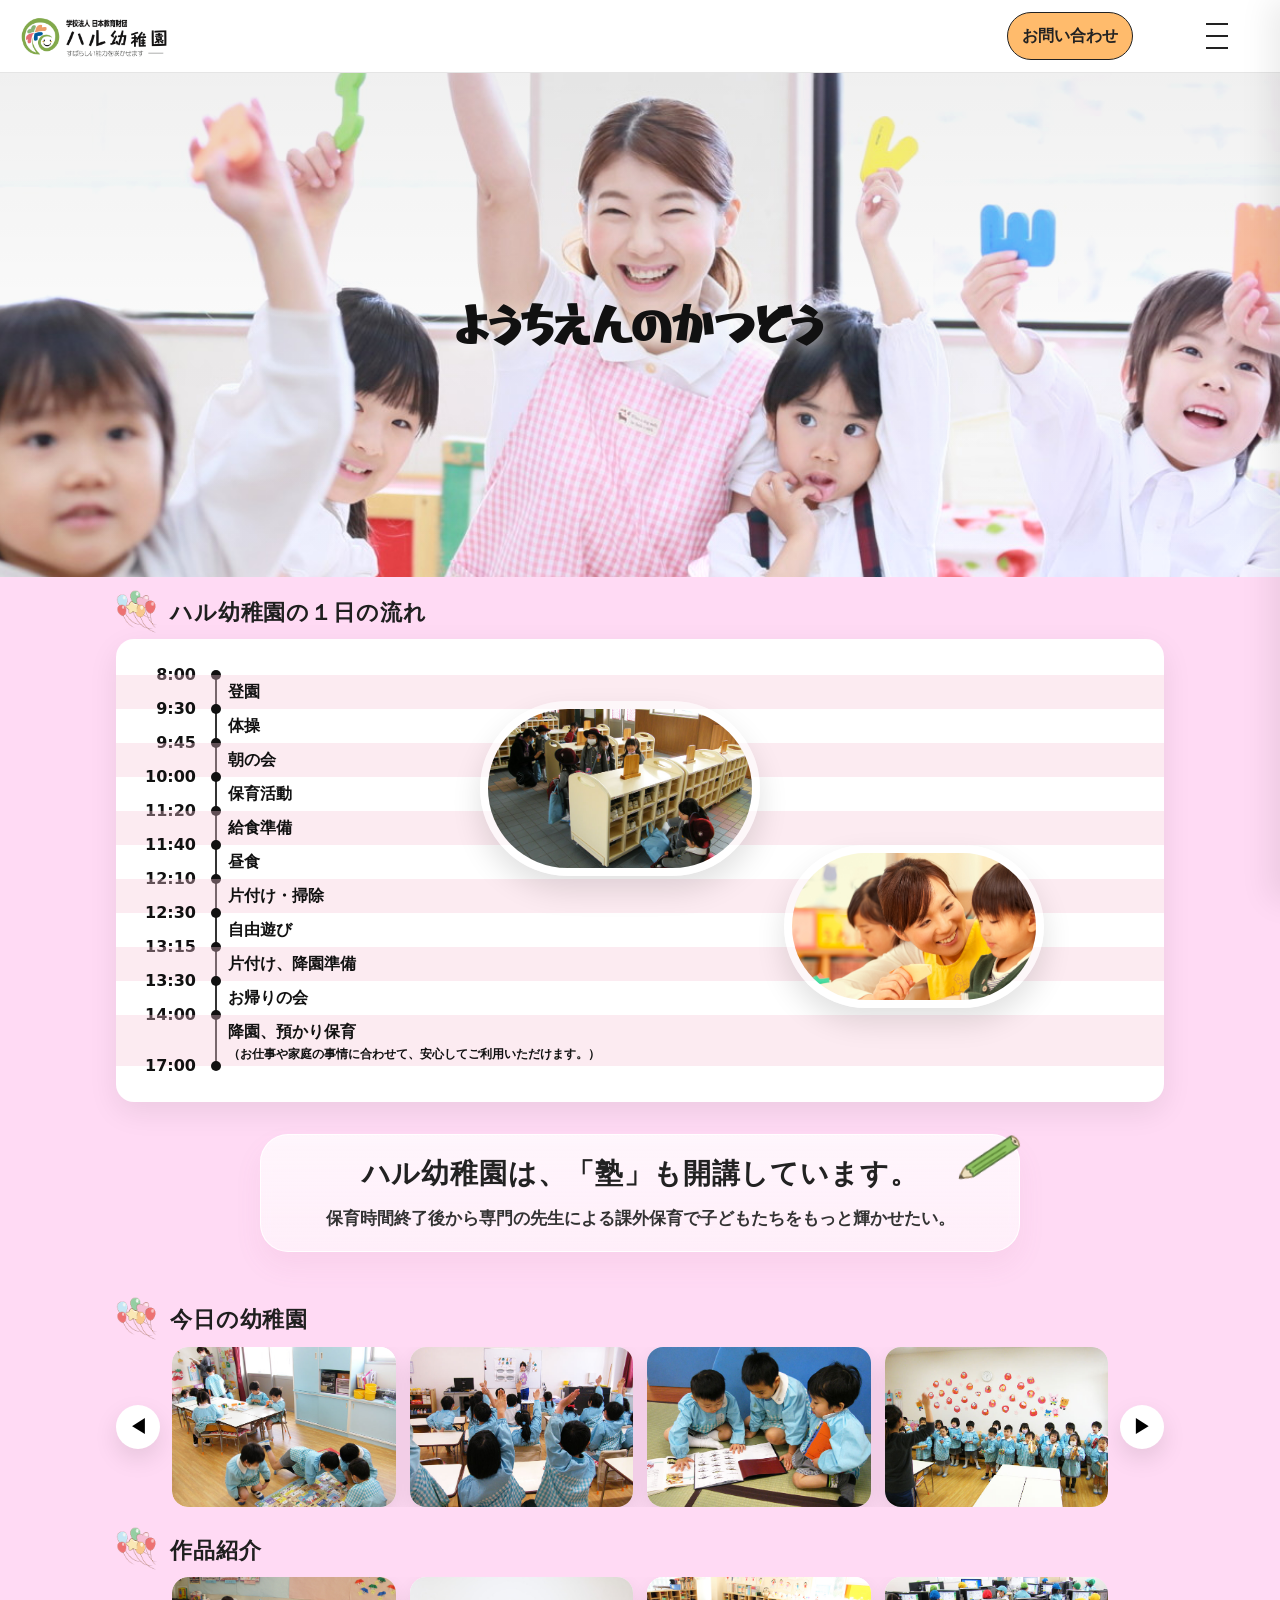
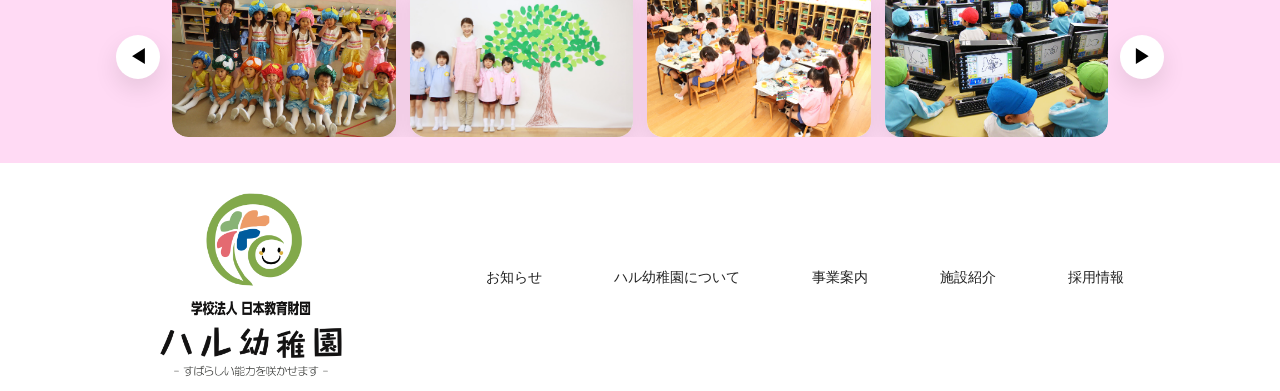
==== activity.html @ 44f98737 "Add activity page and kindergarten logos" ====
<!doctype html>
<html lang="ja">
  <head>
    <meta charset="utf-8" />
    <meta name="viewport" content="width=device-width, initial-scale=1" />
    <title>ようちえんのかつどう | ハル幼稚園</title>
    <style>
      @font-face {
        font-family: "Otomanopee One";
        src: url("fonts/ttf/OtomanopeeOne-Regular.ttf") format("truetype");
        font-weight: 400;
        font-style: normal;
        font-display: swap;
      }

      :root {
        --pink: #ffdaf4;
        --pink2: #fde7ef;
        --text: #222;
        --muted: #666;
        --line: #111;
        --card: #fff;
        --shadow: 0 10px 30px rgba(0, 0, 0, 0.08);
        --radius: 18px;
        --max: 1080px;
      }
      * {
        box-sizing: border-box;
      }
      body {
        margin: 0;
        font-family:
          system-ui,
          -apple-system,
          "Hiragino Kaku Gothic ProN",
          "Noto Sans JP",
          "Yu Gothic",
          Meiryo,
          sans-serif;
        color: var(--text);
        background: #ffdaf4;
        line-height: 1.6;
      }
      a {
        color: inherit;
        text-decoration: none;
      }
      img {
        max-width: 100%;
        display: block;
      }

      /* ===== Template Header ===== */
      .site-header {
        position: sticky;
        top: 0;
        z-index: 1000;
        background: #fff;
        border-bottom: 1px solid #e5e5e5;
      }
      .header-inner {
        display: flex;
        align-items: center;
        justify-content: space-between;
        padding: 12px 16px;
      }
      .header-logo img {
        height: 48px;
        width: auto;
        display: block;
      }
      .header-actions {
        display: flex;
        align-items: center;
        gap: 12px;
      }
      .contact-button {
        padding: 10px 14px;
        border-radius: 999px;
        border: 1px solid #222;
        color: #222;
        font-weight: 600;
        background: #ffbb6c;
        margin-right: 50px;
      }
      .hamburger-button {
        display: inline-flex;
        flex-direction: column;
        align-items: center;
        justify-content: center;
        width: 44px;
        height: 44px;
        background: transparent;
        border: none;
        cursor: pointer;
        margin-right: 25px;
      }
      .hamburger-line {
        display: block;
        width: 22px;
        height: 2px;
        background: #222;
        margin: 5px auto;
        transition:
          transform 0.25s ease,
          opacity 0.25s ease;
      }
      .global-menu {
        position: fixed;
        top: 0;
        right: 0;
        width: 320px;
        max-width: 86vw;
        height: 100vh;
        background: #fff;
        border-left: 1px solid #e5e5e5;
        box-shadow: -10px 0 30px rgba(0, 0, 0, 0.08);
        padding: 72px 20px 20px;
        transform: translateX(100%);
        transition: transform 0.25s ease;
        z-index: 1100;
      }
      .global-menu-list {
        list-style: none;
        padding: 0;
        margin: 0;
        display: grid;
        gap: 10px;
      }
      .global-menu-list a {
        padding: 12px 10px;
        display: block;
        font-weight: 700;
        border-radius: 10px;
      }
      .global-menu-list a:hover {
        background: #f5f5f5;
      }
      .menu-overlay {
        position: fixed;
        inset: 0;
        background: rgba(0, 0, 0, 0.35);
        opacity: 0;
        pointer-events: none;
        transition: opacity 0.25s ease;
        z-index: 1050;
      }
      .menu-open .global-menu {
        transform: translateX(0);
      }
      .menu-open .menu-overlay {
        opacity: 1;
        pointer-events: auto;
      }
      .menu-open .hamburger-line:nth-child(1) {
        transform: translateY(6px) rotate(45deg);
      }
      .menu-open .hamburger-line:nth-child(2) {
        opacity: 0;
      }
      .menu-open .hamburger-line:nth-child(3) {
        transform: translateY(-6px) rotate(-45deg);
      }

      .brand {
        display: flex;
        align-items: center;
        gap: 10px;
        min-width: 220px;
      }
      .brand-logo {
        width: 44px;
        height: 44px;
        border-radius: 999px;
        background: linear-gradient(135deg, #7bdcb5, #8fd3ff, #ffb3c7);
        display: grid;
        place-items: center;
        font-weight: 800;
        color: #fff;
        letter-spacing: 0.02em;
        box-shadow: 0 8px 20px rgba(0, 0, 0, 0.08);
      }
      .brand-text {
        display: flex;
        flex-direction: column;
        gap: 2px;
      }
      .brand-text small {
        color: var(--muted);
        font-weight: 600;
      }
      .brand-text strong {
        font-size: 18px;
        letter-spacing: 0.03em;
      }

      /* ===== Hero ===== */
      .hero {
        position: relative;
        height: min(56vh, 520px);
        min-height: 340px;
        overflow: hidden;
        background: #eee;
      }
      .hero img {
        width: 100%;
        height: 100%;
        object-fit: cover;
        filter: saturate(1.02) contrast(1.02);
        transform: scale(1.02);
      }
      .hero::after {
        content: "";
        position: absolute;
        inset: 0;
        background: linear-gradient(
          to bottom,
          rgba(0, 0, 0, 0.06),
          rgba(0, 0, 0, 0.02),
          rgba(0, 0, 0, 0)
        );
        pointer-events: none;
      }
      .hero-title {
        position: absolute;
        left: 50%;
        top: 50%;
        transform: translate(-50%, -50%);
        font-family: "Otomanopee One", sans-serif;
        font-weight: 900;
        font-size: clamp(26px, 4vw, 44px);
        color: #111;
        text-shadow: 0 4px 18px rgba(255, 255, 255, 0.9);
        letter-spacing: 0.04em;
      }

      /* ===== Layout blocks ===== */
      .wrap {
        max-width: var(--max);
        margin: 0 auto;
        padding: 0 16px;
      }
      .pink-band {
        background: var(--pink);
        padding: 18px 0 24px;
      }
      .section-title,
      .subhead {
        position: relative;
        display: inline-block;
        margin: 0 0 5px;
        padding: 4px 0 8px 54px;
        font-weight: 900;
        font-size: clamp(18px, 1.7vw, 24px);
        letter-spacing: 0.04em;
        line-height: 1.25;
        color: #1f1f1f;
        background: transparent;
      }
      .section-title::before,
      .subhead::before {
        content: "";
        position: absolute;
        left: 0;
        top: 50%;
        width: 42px;
        height: 42px;
        background: url("images/huusen.png") center / contain no-repeat;
        transform: translateY(-58%);
      }
      .section-title::after,
      .subhead::after {
        content: none;
      }

      /* ===== Timeline card ===== */
      .timeline-card {
        background: #fff;
        border-radius: var(--radius);
        box-shadow: var(--shadow);
        padding: 0;
        overflow: hidden;
      }
      .timeline-grid {
        position: relative;
      }
      @media (max-width: 860px) {
        .timeline-grid {
          position: static;
        }
      }

      .timeline {
        background: transparent;
        border-radius: 0;
        padding: 2px 0;
        position: relative;
        overflow: hidden;
      }
      .timeline ul {
        list-style: none;
        margin: 0;
        padding: 0 0 34px;
        position: relative;
      }
      .timeline ul::before {
        content: "";
        position: absolute;
        left: 99px;
        top: 36px;
        bottom: 34px;
        width: 2px;
        background: var(--line);
        border-radius: 999px;
        opacity: 0.85;
      }
      .timeline li {
        display: grid;
        grid-template-columns: 84px 1fr;
        gap: 18px;
        padding: 4px 20px 4px 10px;
        min-height: 34px;
        border-radius: 0;
        align-items: center;
        font-weight: 700;
      }
      .timeline li:nth-child(even) {
        background: rgba(247, 199, 214, 0.35);
      }
      .timeline .time {
        color: #111;
        font-variant-numeric: tabular-nums;
        text-align: right;
        padding-right: 14px;
        align-self: end;
        transform: translateY(74%);
        line-height: 1;
      }
      .timeline .label {
        color: #111;
        align-self: center;
      }
      .timeline .note {
        display: block;
        margin-top: 1px;
        font-size: 12px;
        font-weight: 600;
        line-height: 1.35;
      }
      .timeline li::before {
        content: "";
        position: absolute;
        left: 95px;
        width: 10px;
        height: 10px;
        background: #111;
        border-radius: 50%;
        transform: translateY(0);
        margin-top: 0;
      }
      /* li::before を各行に合わせる */
      .timeline li {
        position: relative;
      }
      .timeline li::before {
        top: 100%;
        transform: translateY(-50%);
      }
      .timeline-side {
        position: absolute;
        right: 120px;
        bottom: 94px;
        z-index: 2;
        pointer-events: none;
      }
      .timeline-side-top {
        top: 62px;
        bottom: auto;
        left: 50%;
        right: auto;
        transform: translateX(calc(-50% - 20px));
      }
      .timeline-side-top .oval-photo {
        width: min(280px, 36vw);
      }
      .oval-photo {
        width: min(260px, 33vw);
        aspect-ratio: 16 / 10;
        border-radius: 999px;
        overflow: hidden;
        box-shadow: 0 14px 30px rgba(0, 0, 0, 0.12);
        border: 8px solid rgba(255, 255, 255, 0.6);
      }
      .oval-photo img {
        width: 100%;
        height: 100%;
        object-fit: cover;
      }
      @media (max-width: 860px) {
        .timeline-side {
          position: static;
          display: flex;
          justify-content: center;
          margin: 10px 0 8px;
          pointer-events: auto;
        }
        .oval-photo {
          width: min(320px, 92%);
        }
      }

      /* ===== After school text ===== */
      .after-text {
        position: relative;
        text-align: center;
        padding: 20px 28px 18px;
        max-width: 760px;
        margin: 32px auto 0;
        background: linear-gradient(
          180deg,
          rgba(255, 255, 255, 0.75) 0%,
          rgba(255, 251, 253, 0.62) 100%
        );
        border: 1px solid rgba(255, 255, 255, 0.92);
        border-radius: 28px;
        box-shadow: 0 14px 28px rgba(183, 99, 137, 0.08);
        backdrop-filter: blur(6px);
      }
      .after-text::before {
        content: none;
      }
      .after-text::after {
        content: "";
        position: absolute;
        top: -14px;
        right: -8px;
        width: 74px;
        height: 74px;
        background: url("images/pen_image.png") center / contain no-repeat;
        transform: rotate(10deg);
        opacity: 0.92;
        pointer-events: none;
      }
      .after-text h3 {
        margin: 0;
        font-weight: 900;
        letter-spacing: 0.03em;
        font-size: clamp(20px, 2.2vw, 28px);
        line-height: 1.35;
      }
      .after-text p {
        margin: 10px auto 0;
        color: #333;
        font-weight: 600;
        max-width: 640px;
        font-size: clamp(14px, 1.4vw, 17px);
        line-height: 1.8;
      }
      @media (max-width: 640px) {
        .after-text {
          padding: 16px 16px 14px;
          border-radius: 22px;
        }
        .after-text::before {
          content: none;
        }
        .after-text::after {
          width: 52px;
          height: 52px;
          top: -8px;
          right: -4px;
        }
        .after-text p {
          line-height: 1.65;
        }
      }

      /* ===== Galleries ===== */
      .section {
        padding: 26px 0;
      }
      .subhead {
        margin-bottom: 5px;
      }
      @media (max-width: 640px) {
        .section-title,
        .subhead {
          padding: 2px 0 7px 46px;
          margin-bottom: 16px;
        }
        .section-title::before,
        .subhead::before {
          width: 36px;
          height: 36px;
        }
        .section-title::after,
        .subhead::after {
          left: 1px;
          bottom: 0;
          height: 3px;
        }
      }
      .grid-4 {
        display: grid;
        grid-template-columns: repeat(4, 1fr);
        gap: 14px;
      }
      @media (max-width: 960px) {
        .grid-4 {
          grid-template-columns: repeat(2, 1fr);
        }
      }
      @media (max-width: 520px) {
        .grid-4 {
          grid-template-columns: 1fr;
        }
      }

      .thumb {
        border-radius: 16px;
        overflow: hidden;
        box-shadow: 0 10px 24px rgba(0, 0, 0, 0.1);
        background: #fff;
      }
      .thumb img {
        width: 100%;
        height: 160px;
        object-fit: cover;
      }
      @media (max-width: 520px) {
        .thumb img {
          height: 190px;
        }
      }

      .news-carousel {
        overflow: hidden;
        border-radius: 16px;
        flex: 0 0 calc(100% - 112px);
        width: calc(100% - 112px);
      }
      .news-track {
        display: flex;
        transition: transform 0.45s ease;
        will-change: transform;
      }
      .news-item {
        flex: 0 0 calc(25% - 10.5px);
        margin-right: 14px;
      }
      .news-item:last-child {
        margin-right: 0;
      }
      @media (max-width: 960px) {
        .news-item {
          flex-basis: calc(50% - 7px);
        }
      }
      @media (max-width: 520px) {
        .news-item {
          flex-basis: 100%;
        }
      }

      /* ===== Simple carousel ===== */
      .carousel {
        position: relative;
        display: flex;
        align-items: center;
        gap: 12px;
      }
      .car-btn {
        border: 0;
        width: 44px;
        height: 44px;
        border-radius: 999px;
        background: #fff;
        box-shadow: 0 10px 24px rgba(0, 0, 0, 0.1);
        cursor: pointer;
        font-size: 18px;
        font-weight: 900;
        display: grid;
        place-items: center;
        user-select: none;
      }
      .car-viewport {
        overflow: hidden;
        flex: 0 0 calc(100% - 112px);
        width: calc(100% - 112px);
        border-radius: 16px;
      }
      .car-track {
        display: flex;
        transition: transform 0.25s ease;
        will-change: transform;
      }
      .car-item {
        flex: 0 0 calc(25% - 10.5px);
        margin-right: 14px;
      }
      .car-item:last-child {
        margin-right: 0;
      }
      @media (max-width: 960px) {
        .car-item {
          flex-basis: calc(50% - 7px);
        }
      }
      @media (max-width: 520px) {
        .car-item {
          flex-basis: 100%;
        }
      }

      /* ===== Template Footer ===== */
      .site-footer {
        width: 100%;
        background: #fff;
      }
      .footer-inner {
        max-width: 1100px;
        margin: 0 auto;
        padding: 14px 16px;
        display: flex;
        align-items: center;
        justify-content: space-between;
        gap: 16px;
      }
      .footer-brand {
        display: inline-flex;
        align-items: center;
        text-decoration: none;
      }
      .footer-logo {
        height: 200px;
        width: auto;
        display: block;
      }
      .footer-nav {
        display: flex;
        align-items: center;
        gap: 22px;
        flex-wrap: wrap;
      }
      .footer-link {
        color: #222;
        font-size: 14px;
        line-height: 1;
        white-space: nowrap;
        text-decoration: none;
        margin-right: 50px;
      }
      .footer-link:hover {
        text-decoration: underline;
      }
      @media (max-width: 640px) {
        .footer-inner {
          flex-direction: column;
          align-items: flex-start;
        }
        .footer-logo {
          height: 38px;
        }
        .footer-nav {
          gap: 12px;
        }
      }

      /* utility */
      .sr-only {
        position: absolute;
        width: 1px;
        height: 1px;
        padding: 0;
        margin: -1px;
        overflow: hidden;
        clip: rect(0, 0, 0, 0);
        white-space: nowrap;
        border: 0;
      }
    </style>
  </head>
  <body>
    <header class="site-header">
      <div class="header-inner">
        <a class="header-logo" href="html/news.html">
          <img src="images/ハル幼稚園_logo1.png" alt="幼稚園ロゴ" />
        </a>

        <div class="header-actions">
          <a class="contact-button" href="html/contact.html">お問い合わせ</a>
          <button
            class="hamburger-button"
            type="button"
            aria-label="メニューを開く"
            aria-controls="global-menu"
            aria-expanded="false"
          >
            <span class="hamburger-line"></span>
            <span class="hamburger-line"></span>
            <span class="hamburger-line"></span>
          </button>
        </div>
      </div>

      <nav id="global-menu" class="global-menu" aria-label="グローバルメニュー">
        <ul class="global-menu-list">
          <li><a href="html/news.html">園について</a></li>
          <li><a href="html/news.html">園の特色</a></li>
          <li><a href="html/news.html">活動紹介</a></li>
          <li><a href="html/contact.html">お問い合わせ</a></li>
        </ul>
      </nav>

      <div class="menu-overlay" aria-hidden="true"></div>
    </header>

    <!-- Hero -->
    <section class="hero" aria-label="メインビジュアル">
      <img src="images/22.jpg" alt="園での活動の様子" />
      <div class="hero-title">ようちえんのかつどう</div>
    </section>

    <!-- Pink band: 幼稚園の1日の流れ -->
    <section class="pink-band" id="about">
      <div class="wrap">
        <h2 class="section-title">ハル幼稚園の１日の流れ</h2>

        <div class="timeline-card">
          <div class="timeline-grid">
            <div class="timeline" aria-label="1日の流れ">
              <ul>
                <li>
                  <div class="time">8:00</div>
                  <div class="label"></div>
                </li>
                <li>
                  <div class="time">9:30</div>
                  <div class="label">登園</div>
                </li>
                <li>
                  <div class="time">9:45</div>
                  <div class="label">体操</div>
                </li>
                <li>
                  <div class="time">10:00</div>
                  <div class="label">朝の会</div>
                </li>
                <li>
                  <div class="time">11:20</div>
                  <div class="label">保育活動</div>
                </li>
                <li>
                  <div class="time">11:40</div>
                  <div class="label">給食準備</div>
                </li>
                <li>
                  <div class="time">12:10</div>
                  <div class="label">昼食</div>
                </li>
                <li>
                  <div class="time">12:30</div>
                  <div class="label">片付け・掃除</div>
                </li>
                <li>
                  <div class="time">13:15</div>
                  <div class="label">自由遊び</div>
                </li>
                <li>
                  <div class="time">13:30</div>
                  <div class="label">片付け、降園準備</div>
                </li>
                <li>
                  <div class="time">14:00</div>
                  <div class="label">お帰りの会</div>
                </li>
                <li>
                  <div class="time">17:00</div>
                  <div class="label">
                    降園、預かり保育
                    <span class="note"
                      >（お仕事や家庭の事情に合わせて、安心してご利用いただけます。）</span
                    >
                  </div>
                </li>
              </ul>
            </div>

            <div class="timeline-side timeline-side-top" aria-label="写真">
              <div class="oval-photo">
                <img src="images/02.jpg" alt="朝の会の様子" />
              </div>
            </div>

            <div class="timeline-side" aria-label="写真">
              <div class="oval-photo">
                <img src="images/20.jpg" alt="先生と子どもたちの様子" />
              </div>
            </div>
          </div>
        </div>
        <div class="after-text">
          <h3>ハル幼稚園は、「塾」も開講しています。</h3>
          <p>
            保育時間終了後から専門の先生による課外保育で子どもたちをもっと輝かせたい。
          </p>
        </div>
      </div>
    </section>

    <!-- 今日の幼稚園 -->
    <section class="section" id="news">
      <div class="wrap">
        <h2 class="subhead">今日の幼稚園</h2>

        <div class="carousel" aria-label="今日の幼稚園スライダー">
          <button
            class="car-btn"
            type="button"
            id="newsPrevBtn"
            aria-label="今日の幼稚園を前へ"
          >
            ◀
          </button>

          <div class="news-carousel">
            <div class="news-track" id="newsTrack">
              <div class="news-item thumb">
                <img src="images/03.jpg" alt="今日の幼稚園1" />
              </div>
              <div class="news-item thumb">
                <img src="images/05.jpg" alt="今日の幼稚園2" />
              </div>
              <div class="news-item thumb">
                <img src="images/07.jpg" alt="今日の幼稚園3" />
              </div>
              <div class="news-item thumb">
                <img src="images/09.jpg" alt="今日の幼稚園4" />
              </div>
              <div class="news-item thumb">
                <img src="images/11.jpg" alt="今日の幼稚園5" />
              </div>
            </div>
          </div>

          <button
            class="car-btn"
            type="button"
            id="newsNextBtn"
            aria-label="今日の幼稚園を次へ"
          >
            ▶
          </button>
        </div>
      </div>
    </section>

    <!-- 作品紹介（カルーセル） -->
    <section class="section" id="facility" style="padding-top: 0">
      <div class="wrap">
        <h2 class="subhead">作品紹介</h2>

        <div class="carousel" aria-label="作品紹介スライダー">
          <button class="car-btn" type="button" id="prevBtn" aria-label="前へ">
            ◀
          </button>

          <div class="car-viewport">
            <div class="car-track" id="carTrack">
              <div class="car-item thumb">
                <img src="images/19.jpg" alt="作品1" />
              </div>
              <div class="car-item thumb">
                <img src="images/21.jpg" alt="作品2" />
              </div>
              <div class="car-item thumb">
                <img src="images/18.jpg" alt="作品3" />
              </div>
              <div class="car-item thumb">
                <img src="images/06.jpg" alt="作品4" />
              </div>
              <div class="car-item thumb">
                <img src="images/04.jpg" alt="作品5" />
              </div>
            </div>
          </div>

          <button class="car-btn" type="button" id="nextBtn" aria-label="次へ">
            ▶
          </button>
        </div>
      </div>
    </section>

    <footer class="site-footer">
      <div class="footer-inner">
        <a class="footer-brand" href="html/news.html" aria-label="トップへ">
          <img
            class="footer-logo"
            src="images/ハル幼稚園_logo2.png"
            alt="ハル幼稚園 ロゴ"
          />
        </a>

        <nav class="footer-nav" aria-label="フッターナビゲーション">
          <a class="footer-link" href="html/news.html">お知らせ</a>
          <a class="footer-link" href="html/news.html">ハル幼稚園について</a>
          <a class="footer-link" href="html/news.html">事業案内</a>
          <a class="footer-link" href="html/contact.html">施設紹介</a>
          <a class="footer-link" href="html/contact.html">採用情報</a>
        </nav>
      </div>
    </footer>

    <script>
      function openMenu() {
        document.body.classList.add("menu-open");
        document.body.style.overflow = "hidden";

        const button = document.querySelector(".hamburger-button");
        if (button) {
          button.setAttribute("aria-expanded", "true");
          button.setAttribute("aria-label", "メニューを閉じる");
        }
      }
      function closeMenu() {
        document.body.classList.remove("menu-open");
        document.body.style.overflow = "";

        const button = document.querySelector(".hamburger-button");
        if (button) {
          button.setAttribute("aria-expanded", "false");
          button.setAttribute("aria-label", "メニューを開く");
        }
      }
      function toggleMenu() {
        const isOpen = document.body.classList.contains("menu-open");
        if (isOpen) closeMenu();
        else openMenu();
      }
      const menuBtn = document.querySelector(".hamburger-button");
      const menuOverlay = document.querySelector(".menu-overlay");
      const menuPanel = document.getElementById("global-menu");
      if (menuBtn) menuBtn.addEventListener("click", toggleMenu);
      if (menuOverlay) menuOverlay.addEventListener("click", closeMenu);
      if (menuPanel) {
        menuPanel.addEventListener("click", (e) => {
          if (e.target && e.target.tagName === "A") closeMenu();
        });
      }
      window.addEventListener("keydown", (e) => {
        if (e.key === "Escape") closeMenu();
      });

      // ===== Carousel =====
      const newsTrack = document.getElementById("newsTrack");
      const newsPrevBtn = document.getElementById("newsPrevBtn");
      const newsNextBtn = document.getElementById("newsNextBtn");
      const track = document.getElementById("carTrack");
      const prevBtn = document.getElementById("prevBtn");
      const nextBtn = document.getElementById("nextBtn");

      const sliderState = {
        newsAnimating: false,
        worksAnimating: false,
      };

      function getSlideWidth(sliderTrack) {
        const item = sliderTrack.children[0];
        if (!item) return 0;
        const gap = 14;
        return item.getBoundingClientRect().width + gap;
      }

      function advanceLoop(sliderTrack, flagName) {
        if (!sliderTrack || sliderState[flagName]) return;
        const distance = getSlideWidth(sliderTrack);
        if (!distance) return;

        sliderState[flagName] = true;
        sliderTrack.style.transition = "transform 0.45s ease";
        sliderTrack.style.transform = `translateX(${-distance}px)`;

        const onEnd = () => {
          sliderTrack.appendChild(sliderTrack.children[0]);
          sliderTrack.style.transition = "none";
          sliderTrack.style.transform = "translateX(0)";
          sliderTrack.offsetHeight;
          sliderTrack.style.transition = "transform 0.45s ease";
          sliderState[flagName] = false;
          sliderTrack.removeEventListener("transitionend", onEnd);
        };

        sliderTrack.addEventListener("transitionend", onEnd);
      }

      function rewindLoop(sliderTrack, flagName) {
        if (!sliderTrack || sliderState[flagName]) return;
        const distance = getSlideWidth(sliderTrack);
        if (!distance) return;

        sliderState[flagName] = true;
        sliderTrack.style.transition = "none";
        sliderTrack.insertBefore(
          sliderTrack.children[sliderTrack.children.length - 1],
          sliderTrack.children[0],
        );
        sliderTrack.style.transform = `translateX(${-distance}px)`;
        sliderTrack.offsetHeight;
        sliderTrack.style.transition = "transform 0.45s ease";
        sliderTrack.style.transform = "translateX(0)";

        const onEnd = () => {
          sliderState[flagName] = false;
          sliderTrack.removeEventListener("transitionend", onEnd);
        };

        sliderTrack.addEventListener("transitionend", onEnd);
      }

      if (newsPrevBtn) {
        newsPrevBtn.addEventListener("click", () => {
          rewindLoop(newsTrack, "newsAnimating");
        });
      }
      if (newsNextBtn) {
        newsNextBtn.addEventListener("click", () => {
          advanceLoop(newsTrack, "newsAnimating");
        });
      }
      prevBtn.addEventListener("click", () => {
        rewindLoop(track, "worksAnimating");
      });
      nextBtn.addEventListener("click", () => {
        advanceLoop(track, "worksAnimating");
      });
      window.addEventListener("resize", () => {
        newsTrack.style.transition = "none";
        newsTrack.style.transform = "translateX(0)";
        track.style.transition = "none";
        track.style.transform = "translateX(0)";
      });

      setInterval(() => {
        advanceLoop(newsTrack, "newsAnimating");
      }, 2800);

      setInterval(() => {
        advanceLoop(track, "worksAnimating");
      }, 3000);

      // 初期化
      newsTrack.style.transform = "translateX(0)";
      track.style.transform = "translateX(0)";
    </script>
  </body>
</html>
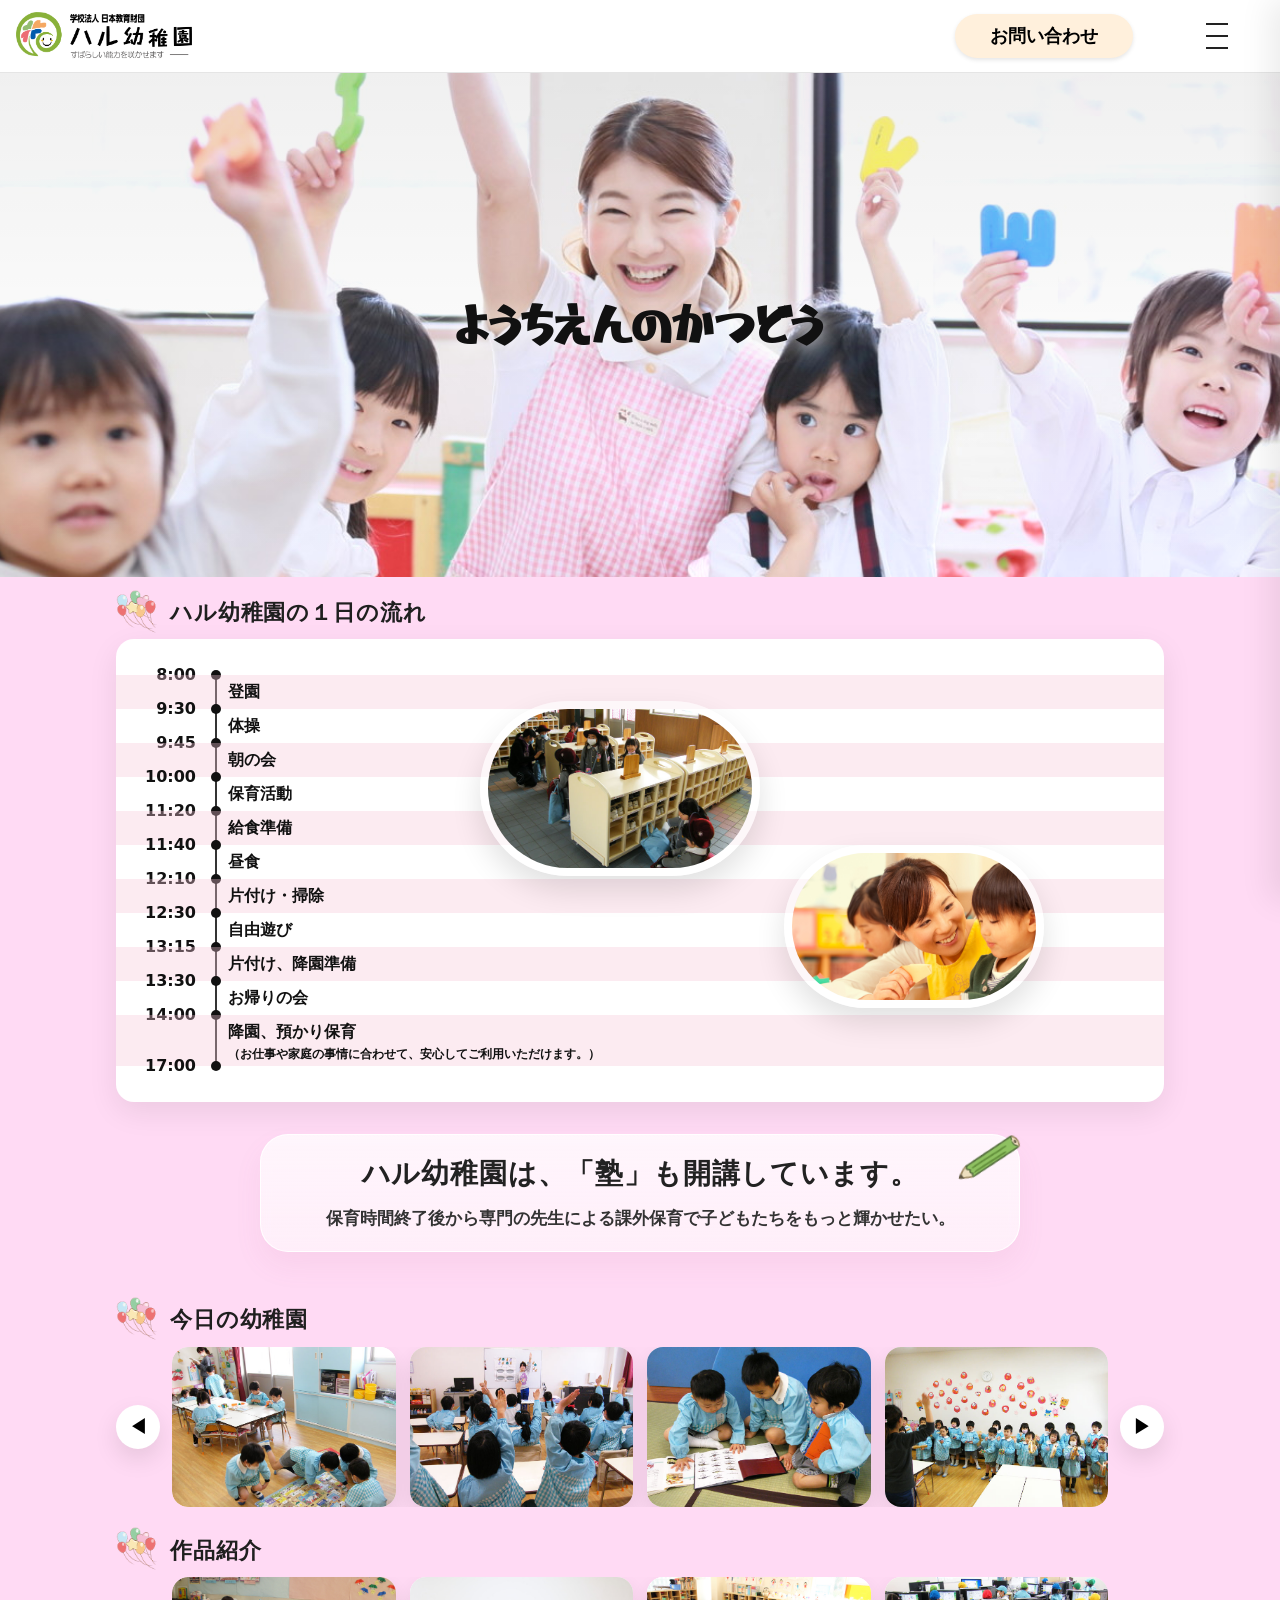
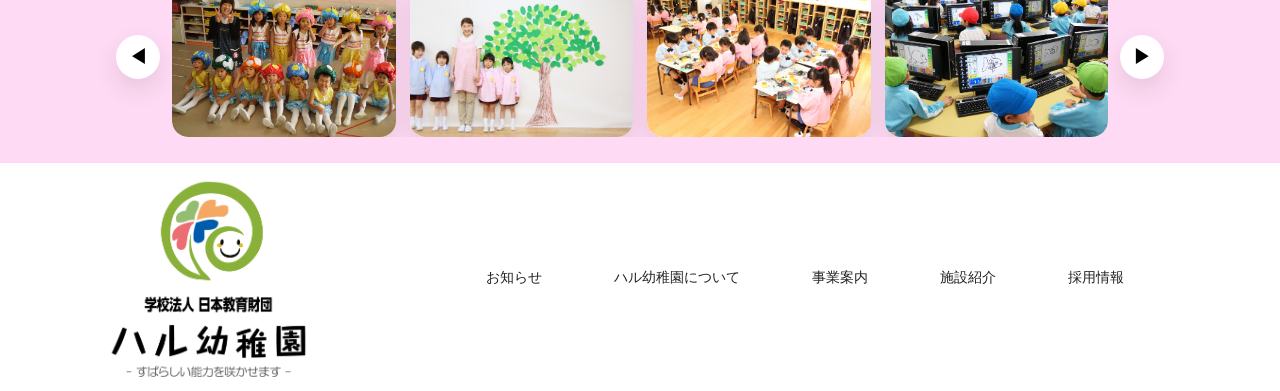
==== commit 2df78c24: "edit" ====
--- a/activity.html
+++ b/activity.html
@@ -75,12 +75,13 @@
         gap: 12px;
       }
       .contact-button {
-        padding: 10px 14px;
-        border-radius: 999px;
-        border: 1px solid #222;
-        color: #222;
+        background-color: #fff0dc;
+        padding: 8px 35px;
+        border-radius: 50px;
+        color: #000;
         font-weight: 600;
-        background: #ffbb6c;
+        font-size: 18px;
+        box-shadow: 0 2px 4px rgba(0, 0, 0, 0.1);
         margin-right: 50px;
       }
       .hamburger-button {
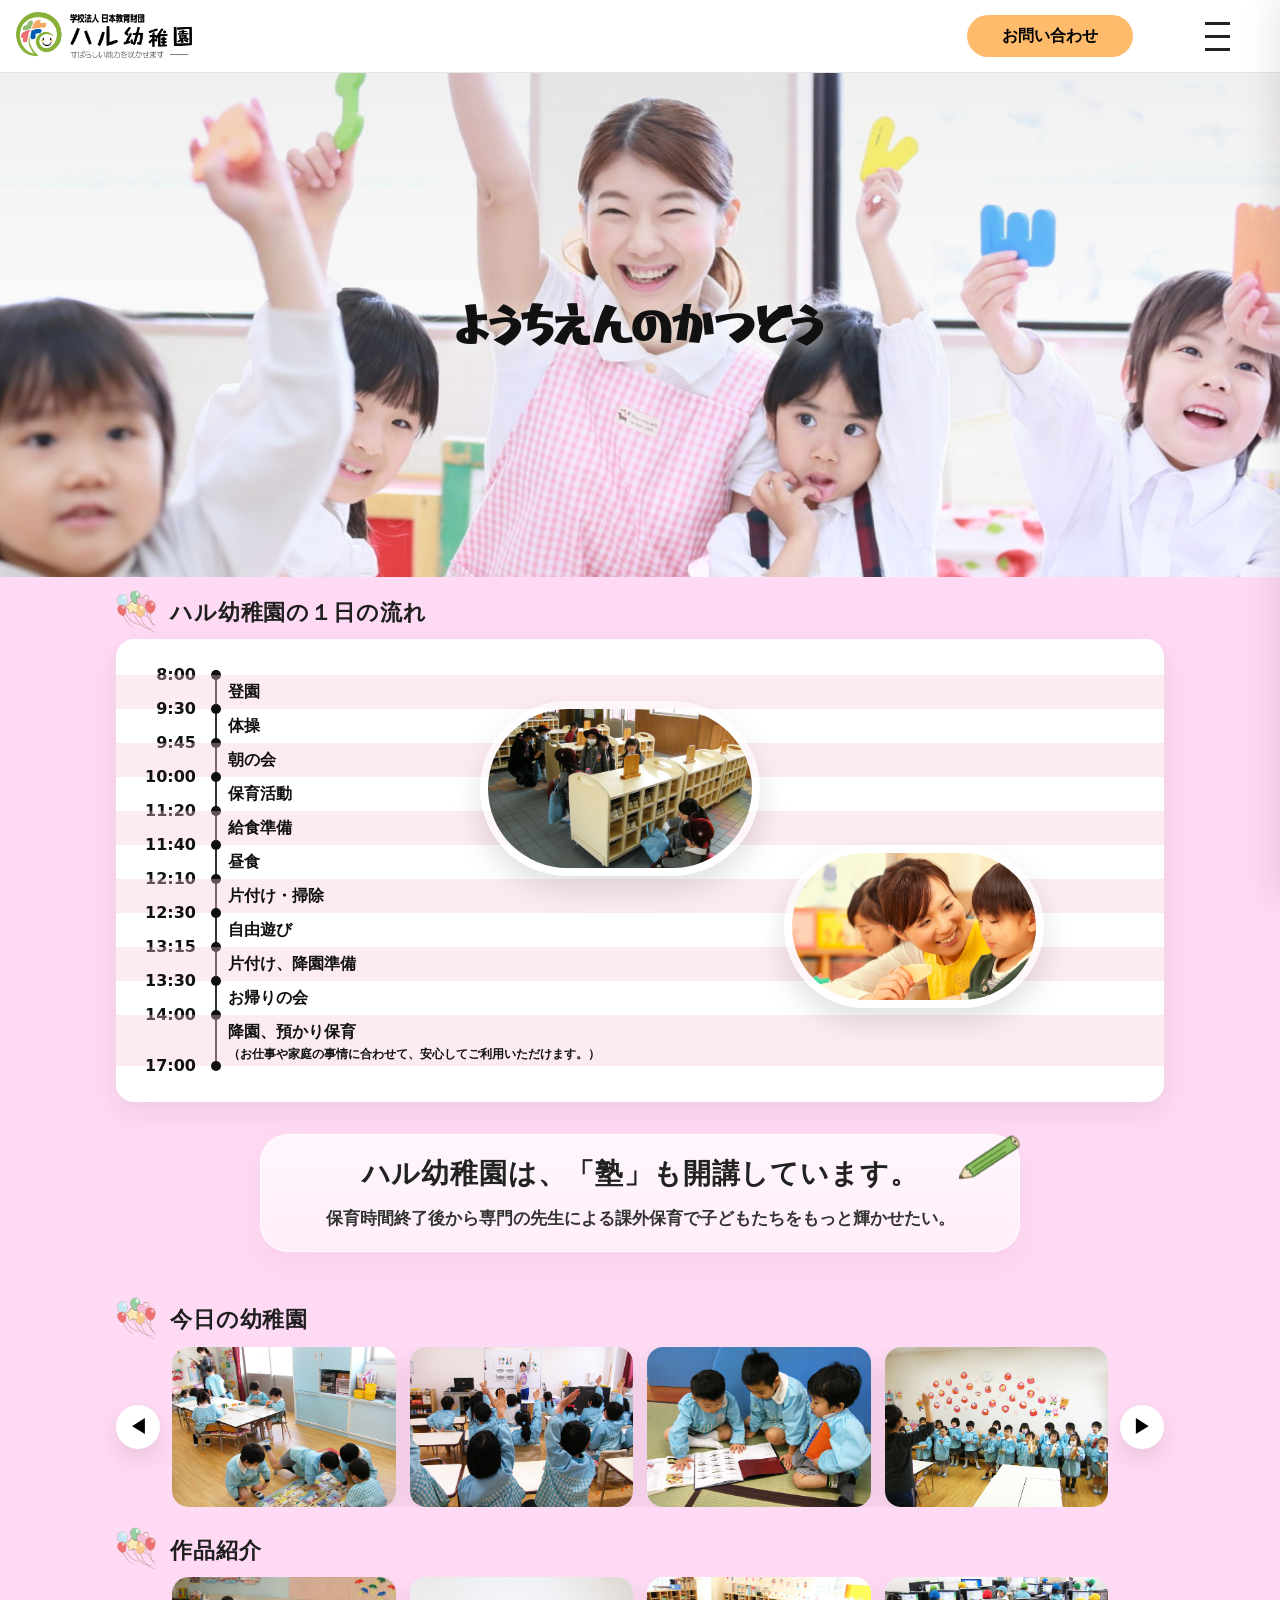
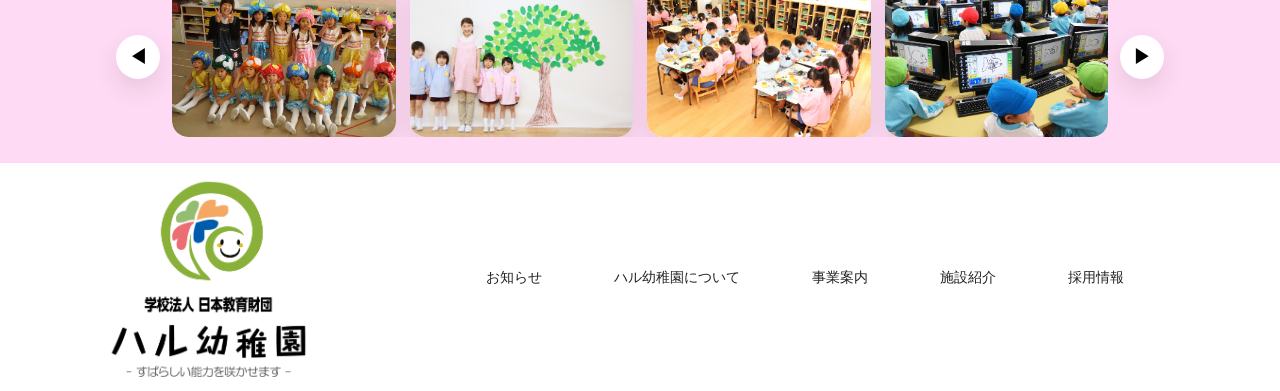
==== commit 4f477843: "merge fix" ====
--- a/activity.html
+++ b/activity.html
@@ -13,6 +13,9 @@
         font-display: swap;
       }
 
+      @import url('https://fonts.googleapis.com/css2?family=Post+No+Bills+Colombo:wght@600&display=swap');
+
+
       :root {
         --pink: #ffdaf4;
         --pink2: #fde7ef;
@@ -80,9 +83,9 @@
         border-radius: 50px;
         color: #000;
         font-weight: 600;
-        font-size: 18px;
-        box-shadow: 0 2px 4px rgba(0, 0, 0, 0.1);
+        background: #ffbb6c;
         margin-right: 50px;
+        font-family:"Post No Bills Colombo Extrabold", sans-serif;
       }
       .hamburger-button {
         display: inline-flex;
@@ -95,11 +98,12 @@
         border: none;
         cursor: pointer;
         margin-right: 25px;
+        z-index: 2000;
       }
       .hamburger-line {
         display: block;
-        width: 22px;
-        height: 2px;
+        width: 25px;
+        height: 3px;
         background: #222;
         margin: 5px auto;
         transition:
@@ -650,6 +654,7 @@
         white-space: nowrap;
         text-decoration: none;
         margin-right: 50px;
+        font-family: "Post No Bills Colombo Extrabold", sans-serif;
       }
       .footer-link:hover {
         text-decoration: underline;
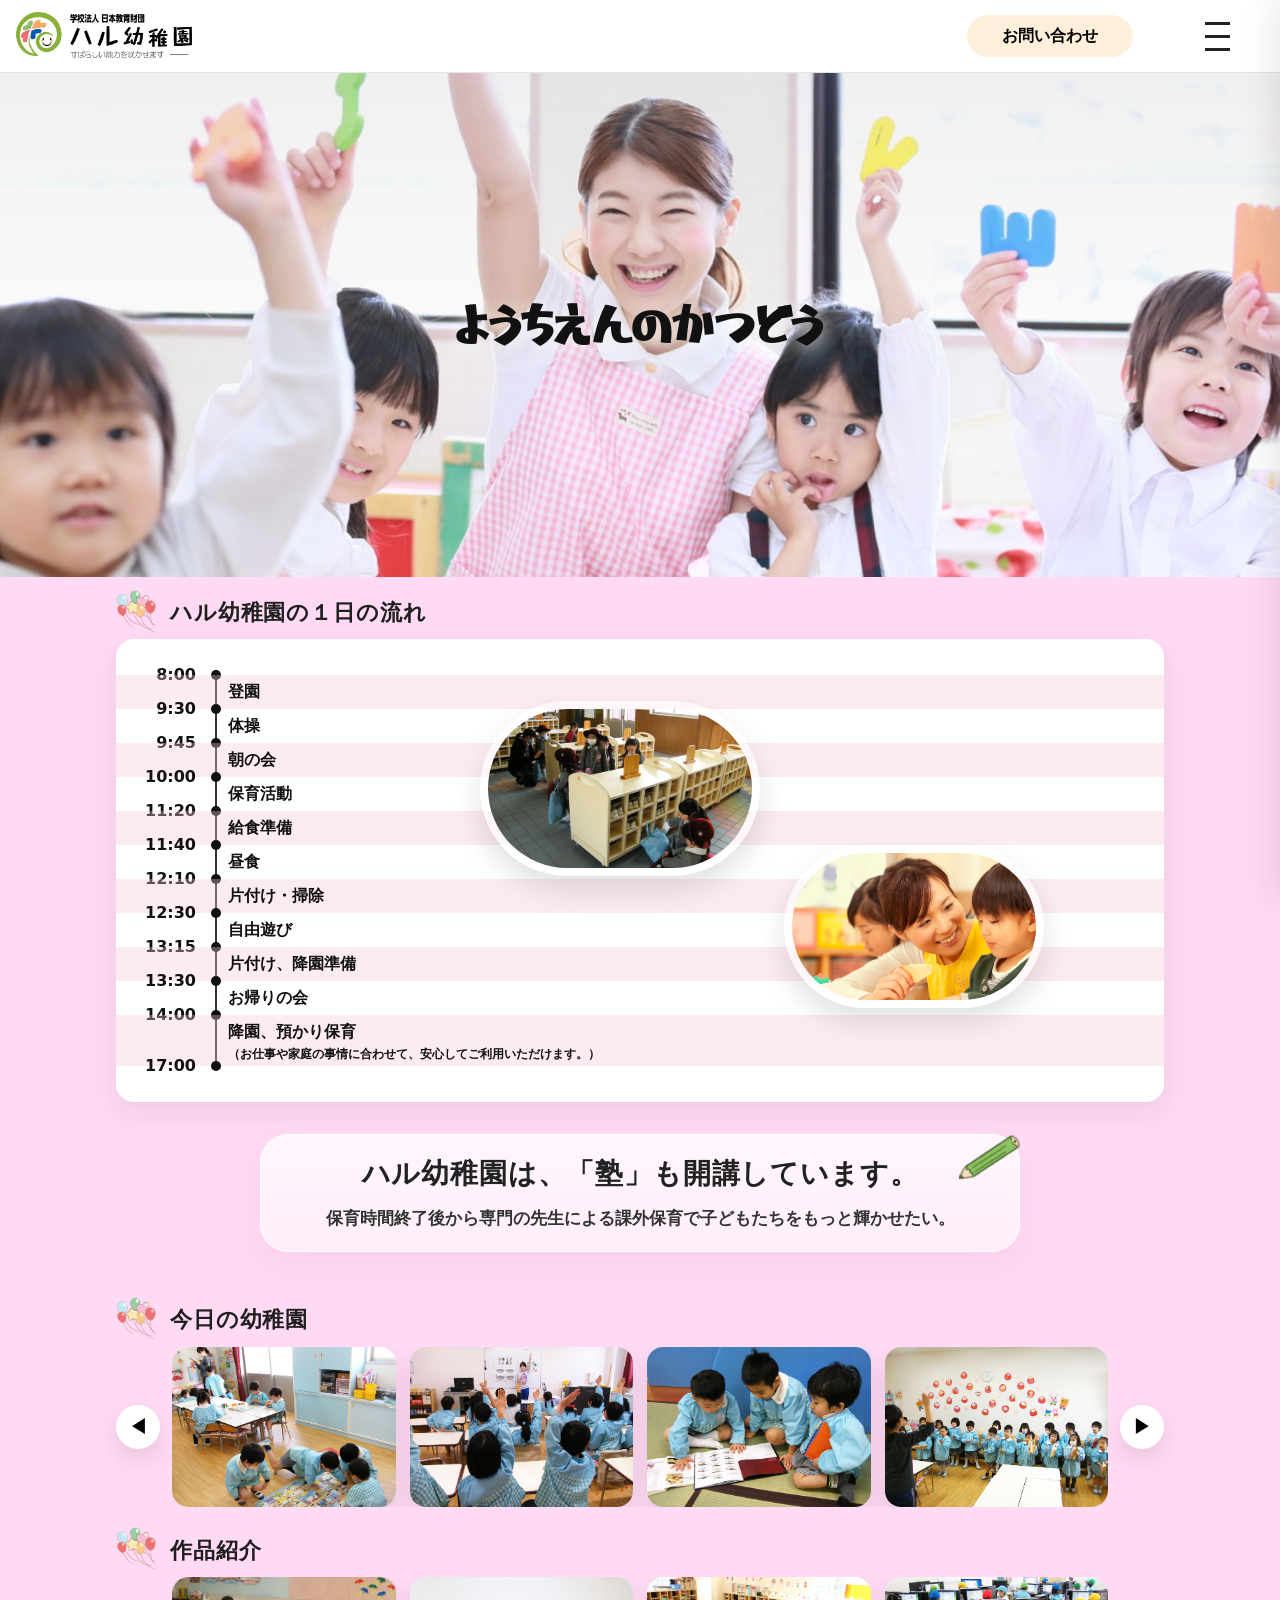
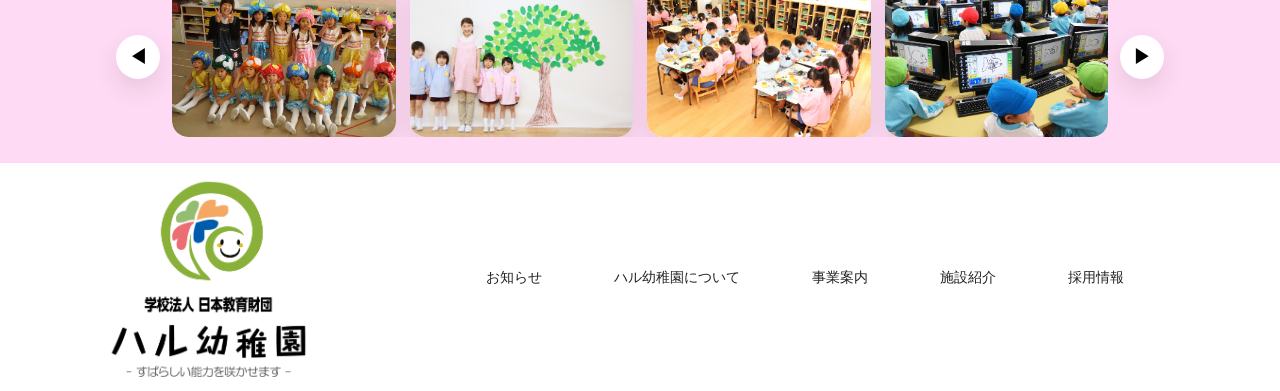
==== commit c07f1f37: "edit" ====
--- a/activity.html
+++ b/activity.html
@@ -13,8 +13,7 @@
         font-display: swap;
       }
 
-      @import url('https://fonts.googleapis.com/css2?family=Post+No+Bills+Colombo:wght@600&display=swap');
-
+      @import url("https://fonts.googleapis.com/css2?family=Post+No+Bills+Colombo:wght@600&display=swap");
 
       :root {
         --pink: #ffdaf4;
@@ -83,9 +82,8 @@
         border-radius: 50px;
         color: #000;
         font-weight: 600;
-        background: #ffbb6c;
         margin-right: 50px;
-        font-family:"Post No Bills Colombo Extrabold", sans-serif;
+        font-family: "Post No Bills Colombo Extrabold", sans-serif;
       }
       .hamburger-button {
         display: inline-flex;
